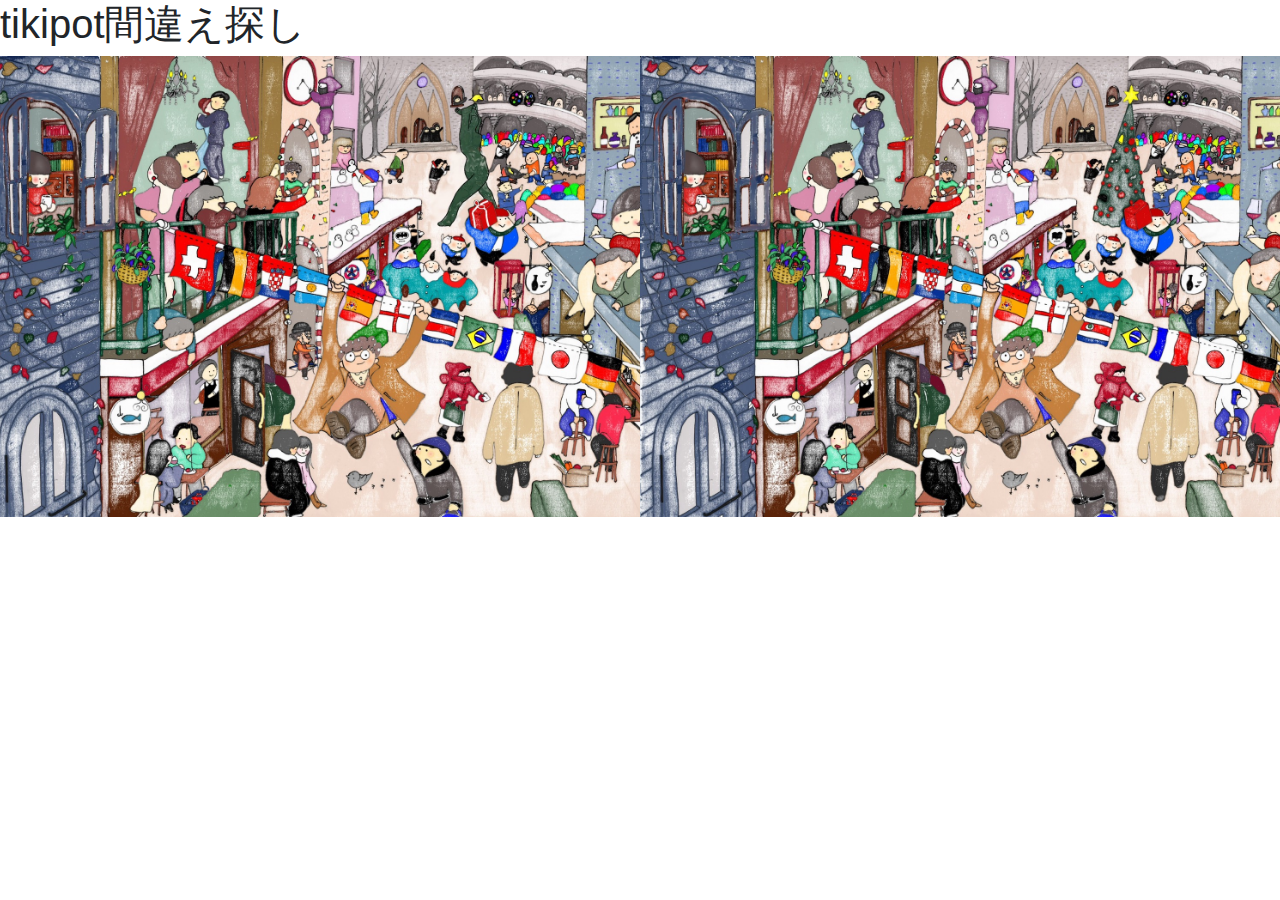
==== index.html @ c427b406 "first commit" ====
<!DOCTYPE html>
<html lang="ja">
<head>
    <meta charset="UTF-8">
    <meta http-equiv="X-UA-Compatible" content="IE=edge">
    <meta name="viewport" content="width=device-width, initial-scale=1.0">
    <title>チキポト間違え探し！</title>
    <link rel="stylesheet" href="https://stackpath.bootstrapcdn.com/bootstrap/4.3.1/css/bootstrap.min.css" integrity="sha384-ggOyR0iXCbMQv3Xipma34MD+dH/1fQ784/j6cY/iJTQUOhcWr7x9JvoRxT2MZw1T" crossorigin="anonymous">
    <link rel="stylesheet" href="./css/style.css">
</head>
<body>
    <h1>tikipot間違え探し</h1>
    <div class="row g-2">
        <div class="col-md-6 tikipoto_img1">

        </div>
        <div class="col-md-6 tikipoto_img2">

        </div>

    </div>
    <!-- Optional JavaScript -->
    <!-- jQuery first, then Popper.js, then Bootstrap JS -->
    <script src="https://code.jquery.com/jquery-3.3.1.slim.min.js" integrity="sha384-q8i/X+965DzO0rT7abK41JStQIAqVgRVzpbzo5smXKp4YfRvH+8abtTE1Pi6jizo" crossorigin="anonymous"></script>
    <script src="https://cdnjs.cloudflare.com/ajax/libs/popper.js/1.14.7/umd/popper.min.js" integrity="sha384-UO2eT0CpHqdSJQ6hJty5KVphtPhzWj9WO1clHTMGa3JDZwrnQq4sF86dIHNDz0W1" crossorigin="anonymous"></script>
    <script src="https://stackpath.bootstrapcdn.com/bootstrap/4.3.1/js/bootstrap.min.js" integrity="sha384-JjSmVgyd0p3pXB1rRibZUAYoIIy6OrQ6VrjIEaFf/nJGzIxFDsf4x0xIM+B07jRM" crossorigin="anonymous"></script>
</body>
</html>
---- css/style.css ----
.tikipoto_img1{
    width: 95%;
    aspect-ratio: 1526 / 1074;
    background-image: url("../img/tikipoto1.jpg");
    background-size: cover;
    background-repeat: no-repeat;
}

.tikipoto_img2{
    width: 95%;
    aspect-ratio: 1526 / 1074;
    background-image: url("../img/tikipoto2.jpg");
    background-size: cover;
    background-repeat: no-repeat;
}
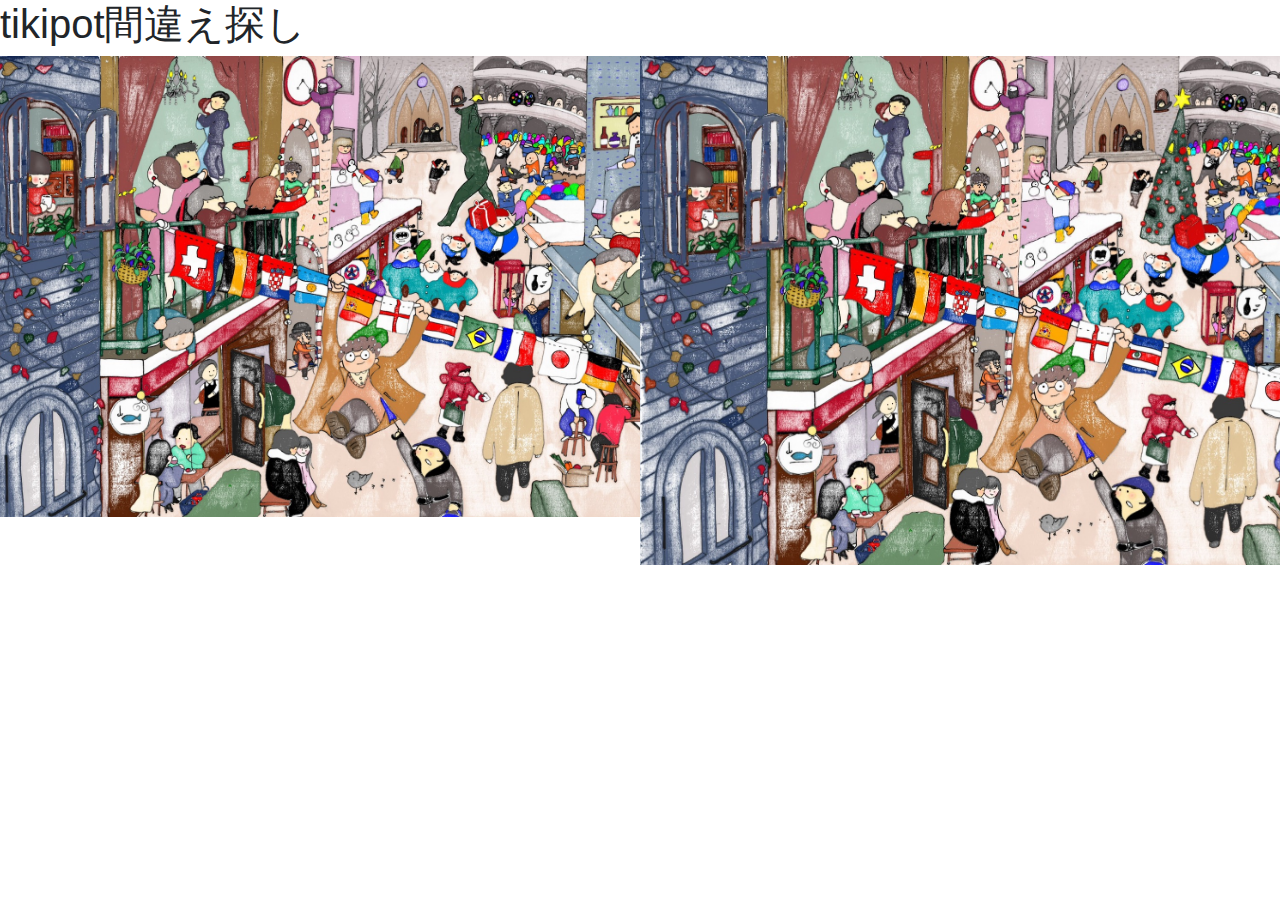
==== commit 545c7060: "index.html を更新" ====
--- a/index.html
+++ b/index.html
@@ -11,10 +11,11 @@
 <body>
     <h1>tikipot間違え探し</h1>
     <div class="row g-2">
-        <div class="col-md-6 tikipoto_img1">
+        <div class="col-md-6 mb-5 tikipoto_img1">
 
         </div>
-        <div class="col-md-6 tikipoto_img2">
+        <div class="col-md-6 mt-6 
+            tikipoto_img2">
 
         </div>
 
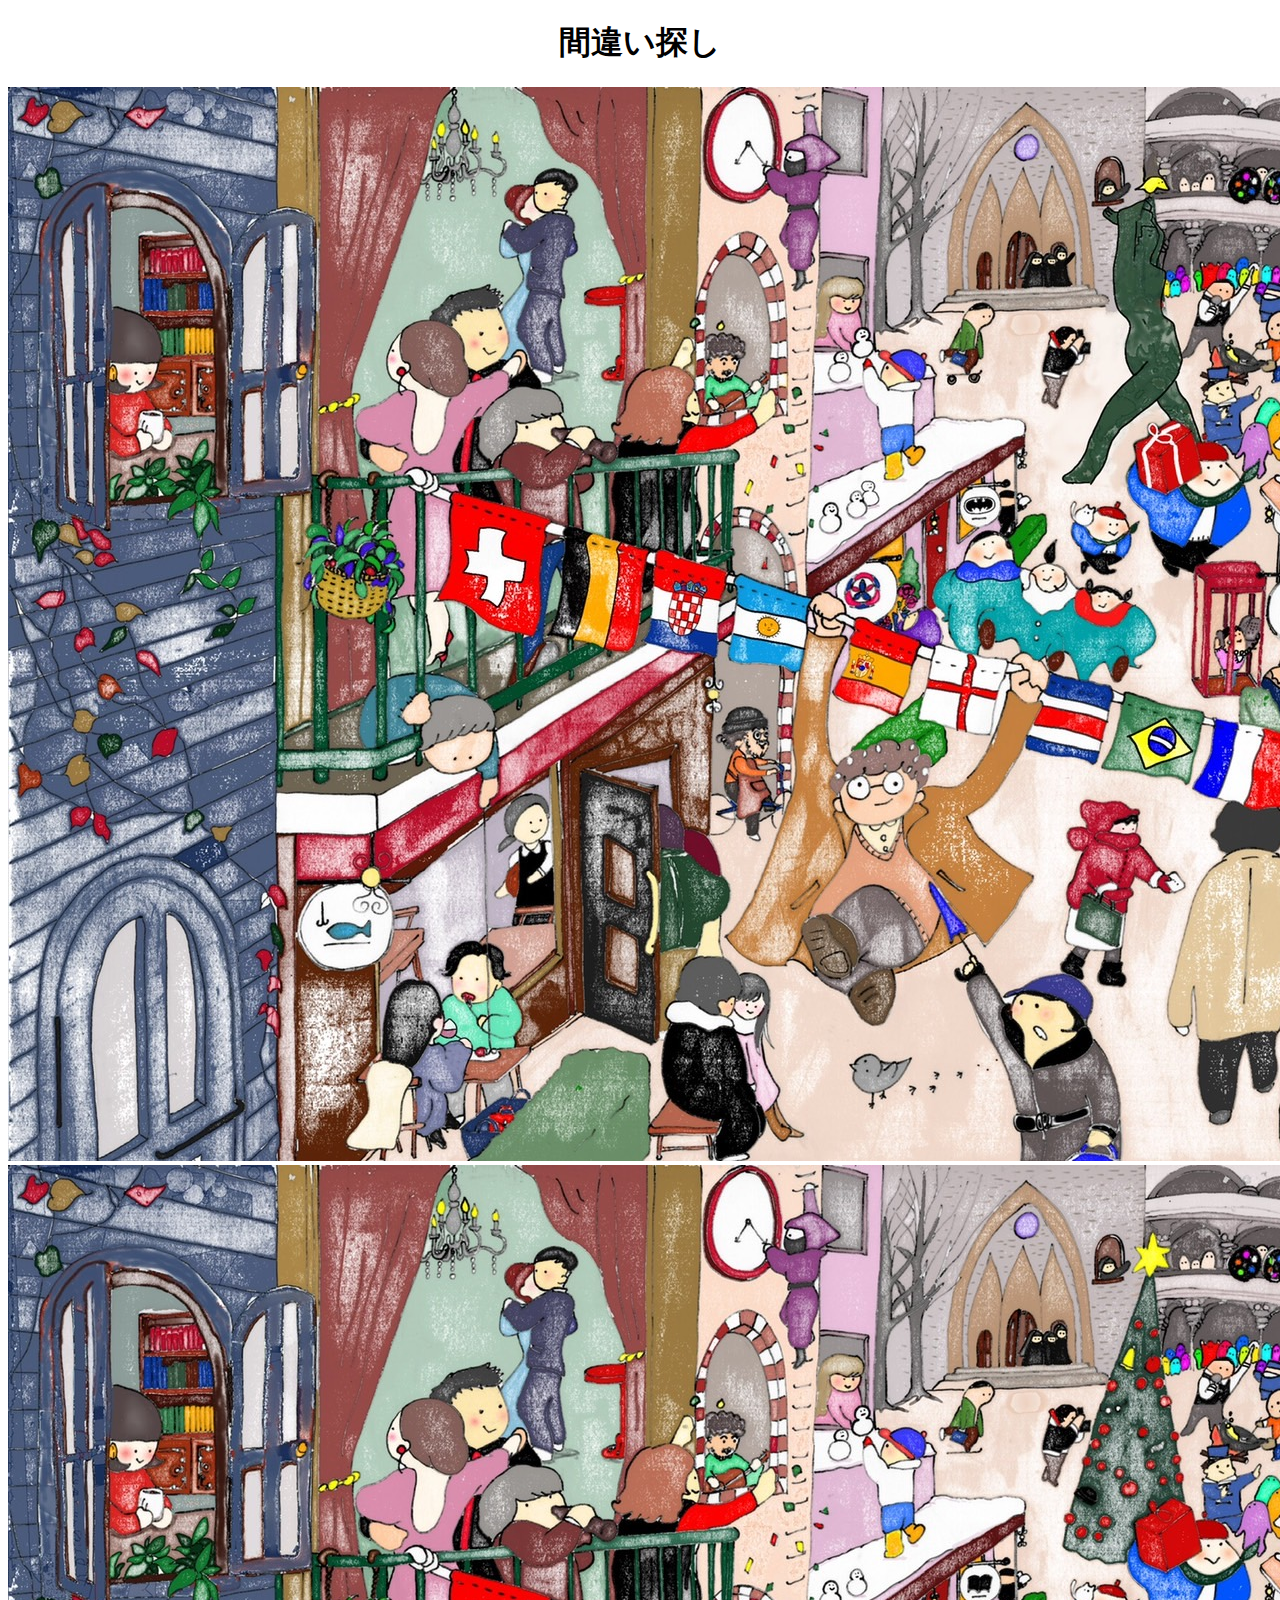
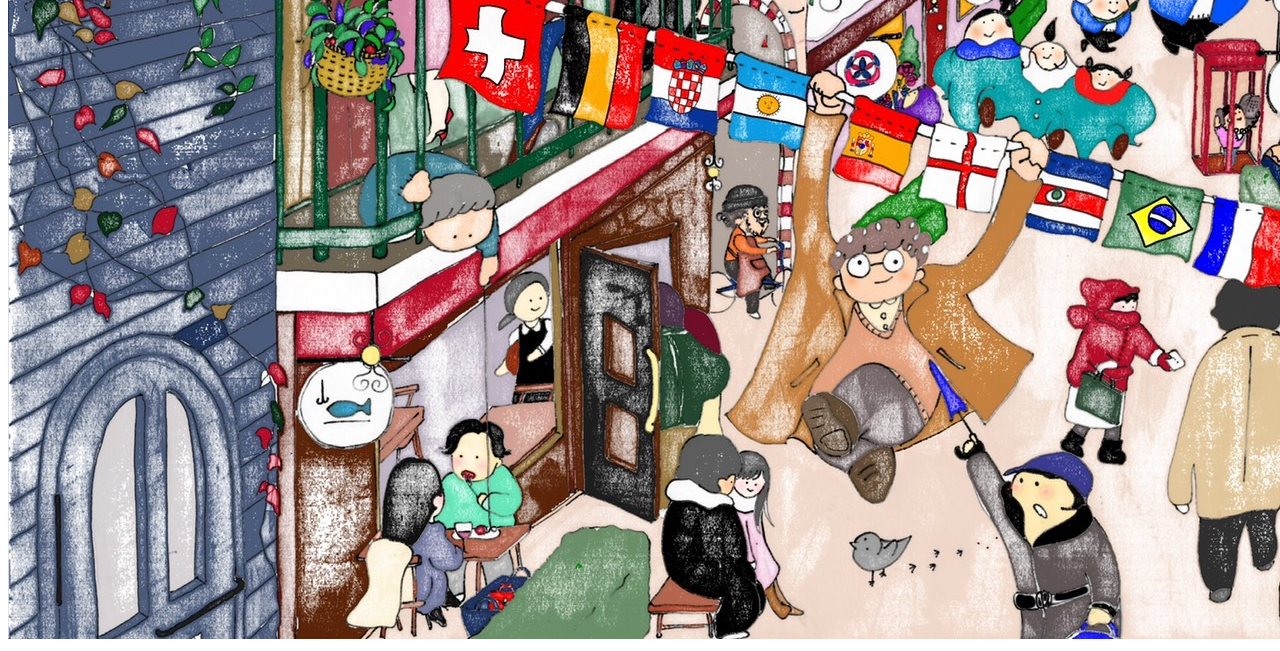
==== commit a7db0768: "Update index.html" ====
--- a/index.html
+++ b/index.html
@@ -1,29 +1,20 @@
 <!DOCTYPE html>
-<html lang="ja">
+<html lang="en">
 <head>
     <meta charset="UTF-8">
-    <meta http-equiv="X-UA-Compatible" content="IE=edge">
     <meta name="viewport" content="width=device-width, initial-scale=1.0">
-    <title>チキポト間違え探し！</title>
-    <link rel="stylesheet" href="https://stackpath.bootstrapcdn.com/bootstrap/4.3.1/css/bootstrap.min.css" integrity="sha384-ggOyR0iXCbMQv3Xipma34MD+dH/1fQ784/j6cY/iJTQUOhcWr7x9JvoRxT2MZw1T" crossorigin="anonymous">
-    <link rel="stylesheet" href="./css/style.css">
+    <title>間違い探し</title>
+    <link rel="stylesheet" href="css/style.css">
 </head>
 <body>
-    <h1>tikipot間違え探し</h1>
-    <div class="row g-2">
-        <div class="col-md-6 mb-5 tikipoto_img1">
-
+    <h1 style="text-align: center;">間違い探し</h1>
+    <div class="container">
+        <div class="image-container">
+            <img src="img/tikipoto1.jpg" alt="画像1">
         </div>
-        <div class="col-md-6 mt-6 
-            tikipoto_img2">
-
+        <div class="image-container">
+            <img src="img/tikipoto2.jpg" alt="画像2">
         </div>
-
     </div>
-    <!-- Optional JavaScript -->
-    <!-- jQuery first, then Popper.js, then Bootstrap JS -->
-    <script src="https://code.jquery.com/jquery-3.3.1.slim.min.js" integrity="sha384-q8i/X+965DzO0rT7abK41JStQIAqVgRVzpbzo5smXKp4YfRvH+8abtTE1Pi6jizo" crossorigin="anonymous"></script>
-    <script src="https://cdnjs.cloudflare.com/ajax/libs/popper.js/1.14.7/umd/popper.min.js" integrity="sha384-UO2eT0CpHqdSJQ6hJty5KVphtPhzWj9WO1clHTMGa3JDZwrnQq4sF86dIHNDz0W1" crossorigin="anonymous"></script>
-    <script src="https://stackpath.bootstrapcdn.com/bootstrap/4.3.1/js/bootstrap.min.js" integrity="sha384-JjSmVgyd0p3pXB1rRibZUAYoIIy6OrQ6VrjIEaFf/nJGzIxFDsf4x0xIM+B07jRM" crossorigin="anonymous"></script>
 </body>
-</html>+</html>
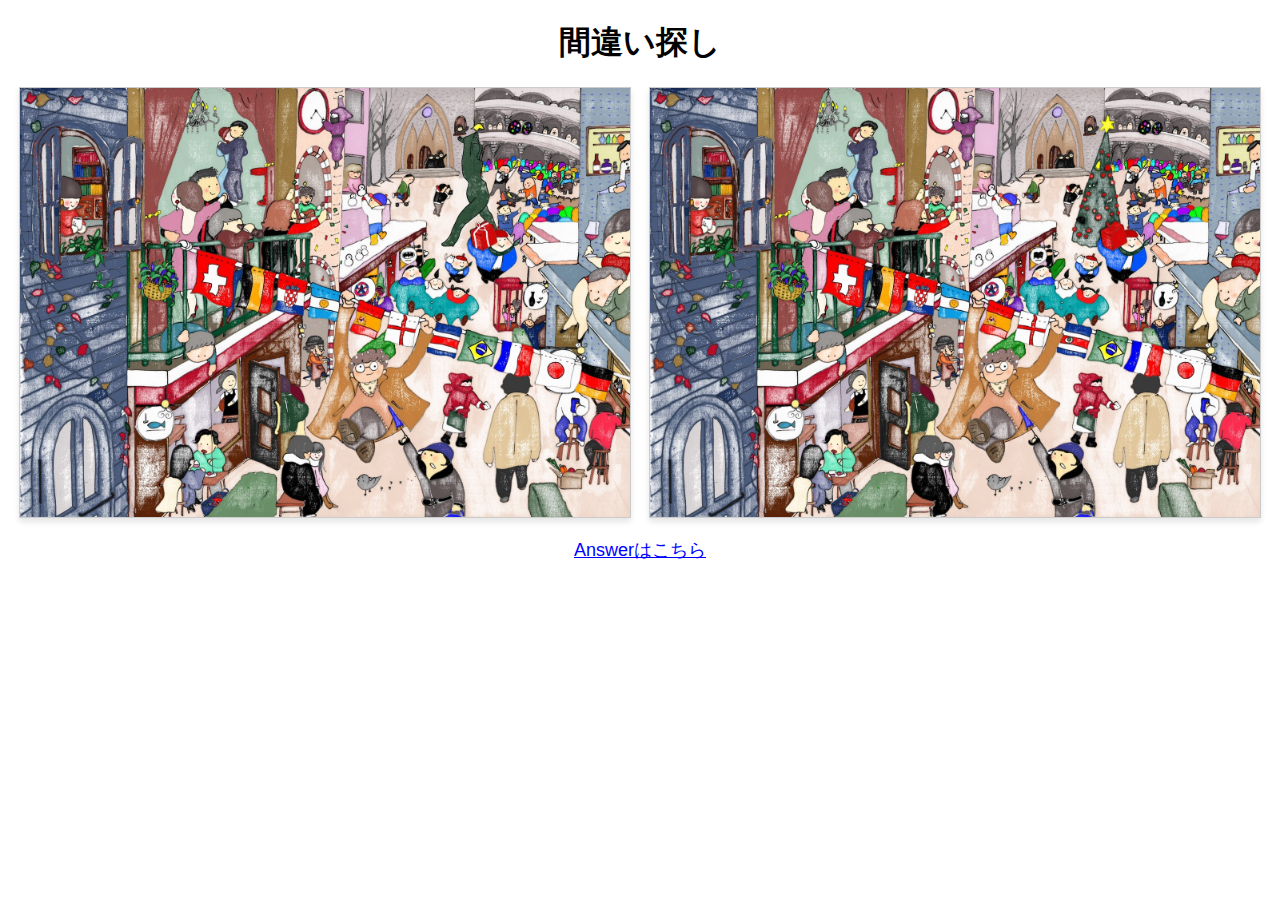
==== commit e8bcb0e6: "Update index.html" ====
--- a/index.html
+++ b/index.html
@@ -16,5 +16,8 @@
             <img src="img/tikipoto2.jpg" alt="画像2">
         </div>
     </div>
+    <div style="text-align: center; margin-top: 20px;">
+        <a href="answer.html" style="font-size: 18px; color: blue; text-decoration: underline;">Answerはこちら</a>
+    </div>
 </body>
 </html>
--- a/css/style.css
+++ b/css/style.css
@@ -1,15 +1,39 @@
-.tikipoto_img1{
-    width: 95%;
-    aspect-ratio: 1526 / 1074;
-    background-image: url("../img/tikipoto1.jpg");
-    background-size: cover;
-    background-repeat: no-repeat;
+body {
+    font-family: Arial, sans-serif;
+    margin: 0;
+    padding: 0;
 }
 
-.tikipoto_img2{
-    width: 95%;
-    aspect-ratio: 1526 / 1074;
-    background-image: url("../img/tikipoto2.jpg");
-    background-size: cover;
-    background-repeat: no-repeat;
-}+.container {
+    display: flex;
+    flex-wrap: wrap;
+    justify-content: center;
+    align-items: center;
+    gap: 20px;
+    margin: 20px;
+}
+
+.image-container {
+    flex: 1 1 100%;
+    max-width: 100%;
+    display: flex;
+    justify-content: center;
+}
+
+img {
+    width: 100%;
+    height: auto;
+    border: 1px solid #ccc;
+    box-shadow: 0 4px 6px rgba(0, 0, 0, 0.1);
+}
+
+@media (min-width: 750px) {
+    .container {
+        flex-wrap: nowrap;
+    }
+
+    .image-container {
+        flex: 1 1 calc(50% - 10px);
+        max-width: calc(50% - 10px);
+    }
+}
